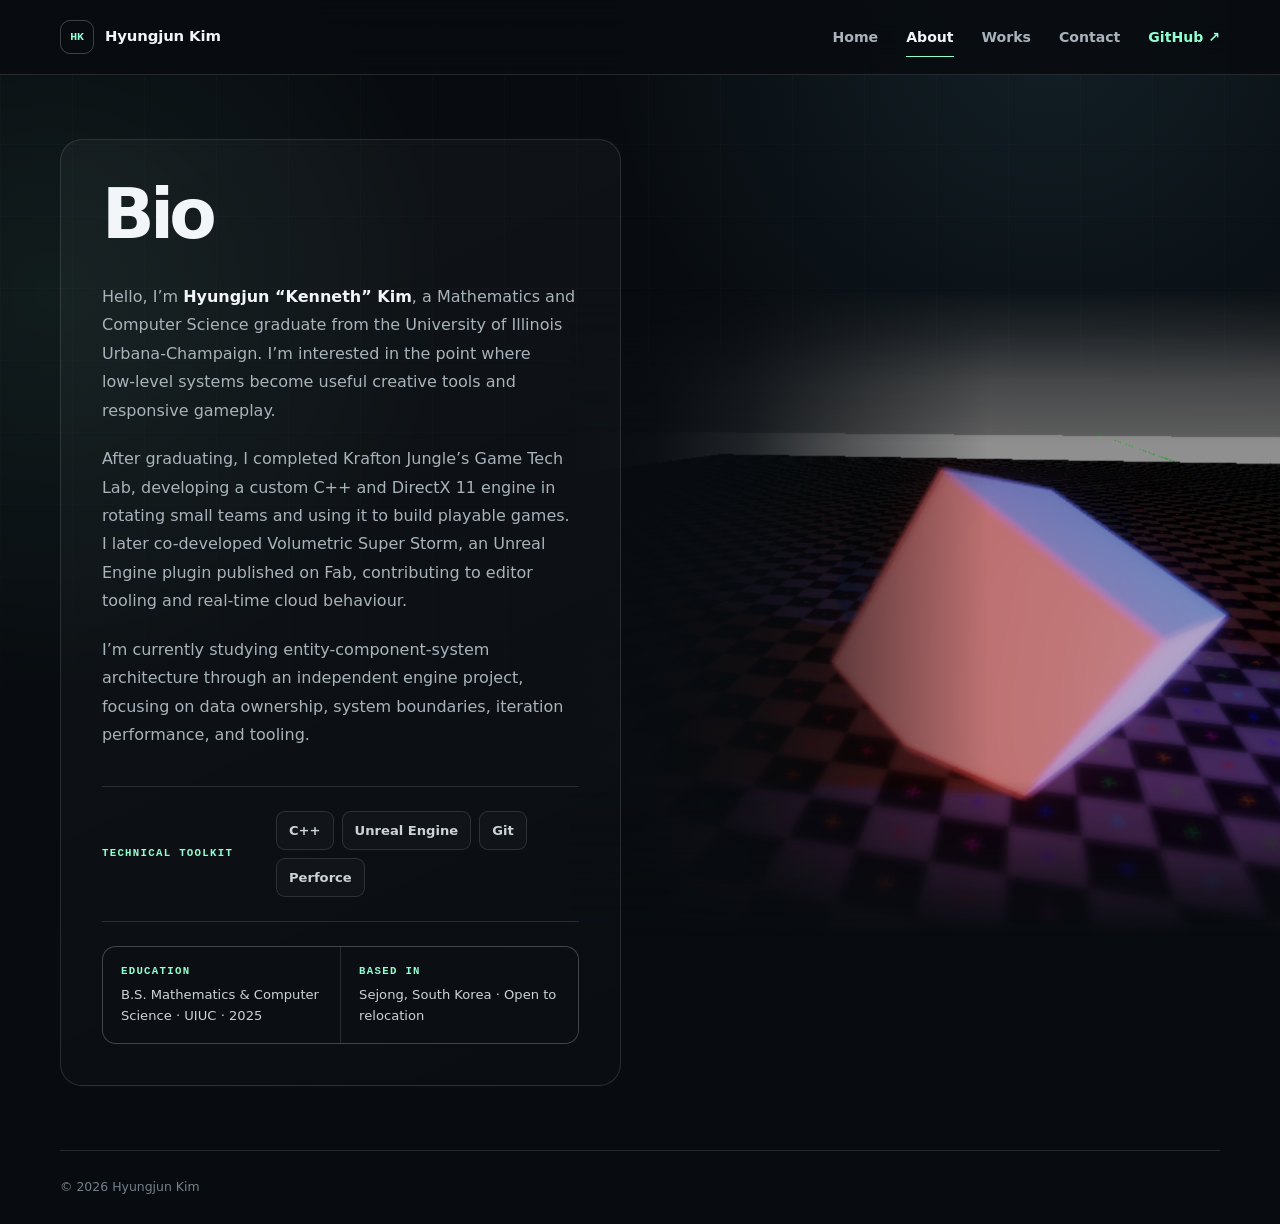
==== about.html @ 68c3286a "Remove footer navigation in About" ====
<!doctype html>
<html lang="en">
<head>
  <meta charset="utf-8">
  <meta name="viewport" content="width=device-width, initial-scale=1">
  <meta name="description" content="About Hyungjun (Kenneth) Kim — a mathematics and computer science graduate focused on C++, real-time rendering, game engines, and gameplay systems.">
  <meta name="theme-color" content="#080c10">
  <meta property="og:title" content="About — Hyungjun Kim">
  <meta property="og:description" content="A concise introduction and technical profile for a C++ game and rendering programmer.">
  <meta property="og:type" content="website">
  <meta property="og:url" content="https://rocketstein.github.io/about.html">
  <title>About — Hyungjun Kim</title>
  <link rel="icon" href="favicon.svg" type="image/svg+xml">
  <link rel="stylesheet" href="styles.css">
  <link rel="stylesheet" href="about.css?v=about-3">
  <script src="script.js" defer></script>
</head>
<body class="page-about">
  <a class="skip-link" href="#main">Skip to content</a>

  <header class="site-header">
    <div class="header-inner">
      <a class="brand" href="index.html" aria-label="Hyungjun Kim, home">
        <span class="brand-mark" aria-hidden="true">HK</span>
        <span>Hyungjun Kim</span>
      </a>
      <button class="nav-toggle" type="button" aria-expanded="false" aria-controls="site-nav" data-nav-toggle>
        <span class="sr-only">Toggle navigation</span><span></span><span></span>
      </button>
      <nav class="site-nav" id="site-nav" aria-label="Primary navigation" data-nav>
        <a href="index.html">Home</a>
        <a href="about.html" aria-current="page">About</a>
        <a href="works.html">Works</a>
        <a href="contact.html">Contact</a>
        <a class="nav-external" href="https://github.com/Rocketstein" target="_blank" rel="noreferrer">GitHub ↗</a>
      </nav>
    </div>
  </header>

  <main id="main" class="about-main">
    <section class="about-shell" aria-labelledby="about-title">
      <article class="about-bio bio-block">
        <h1 id="about-title">Bio</h1>

        <div class="bio-copy">
          <p>
            Hello, I’m <strong>Hyungjun “Kenneth” Kim</strong>, a Mathematics and Computer Science graduate from the University of Illinois Urbana-Champaign. I’m interested in the point where low-level systems become useful creative tools and responsive gameplay.
          </p>
          <p>
            After graduating, I completed Krafton Jungle’s Game Tech Lab, developing a custom C++ and DirectX 11 engine in rotating small teams and using it to build playable games. I later co-developed Volumetric Super Storm, an Unreal Engine plugin published on Fab, contributing to editor tooling and real-time cloud behaviour.
          </p>
          <p>
            I’m currently studying entity-component-system architecture through an independent engine project, focusing on data ownership, system boundaries, iteration performance, and tooling.
          </p>
        </div>

        <section class="bio-toolkit" aria-labelledby="toolkit-title">
          <h2 id="toolkit-title">Technical toolkit</h2>
          <ul class="toolkit-list">
            <li>C++</li>
            <li>Unreal Engine</li>
            <li>Git</li>
            <li>Perforce</li>
          </ul>
        </section>

        <dl class="bio-facts">
          <div>
            <dt>Education</dt>
            <dd>B.S. Mathematics &amp; Computer Science · UIUC · 2025</dd>
          </div>
          <div>
            <dt>Based in</dt>
            <dd>Sejong, South Korea · Open to relocation</dd>
          </div>
        </dl>
      </article>

      <figure class="about-visual" aria-hidden="true">
        <img src="assets/images/about-cube.png" alt="" width="1731" height="1054" loading="eager" fetchpriority="high">
      </figure>
    </section>
  </main>

  <footer class="site-footer">
    <p>© <span data-year></span> Hyungjun Kim</p>
  </footer>
</body>
</html>
---- styles.css ----
:root {
  color-scheme: dark;
  --bg: #080c10;
  --bg-soft: #0d1319;
  --panel: #101820;
  --panel-strong: #131e27;
  --text: #f3f6f8;
  --muted: #a8b3ba;
  --faint: #748088;
  --line: rgba(255, 255, 255, 0.12);
  --line-strong: rgba(255, 255, 255, 0.22);
  --accent: #92ffd0;
  --accent-blue: #75dfff;
  --accent-violet: #c9a6ff;
  --max: 1160px;
  --radius: 22px;
  --header-height: 74px;
  --shadow: 0 22px 70px rgba(0, 0, 0, 0.34);
}

* { box-sizing: border-box; }
html { scroll-behavior: smooth; }
body {
  min-width: 320px;
  min-height: 100vh;
  margin: 0;
  overflow-x: hidden;
  background:
    radial-gradient(circle at 82% 2%, rgba(117, 223, 255, 0.09), transparent 28rem),
    radial-gradient(circle at 4% 24%, rgba(146, 255, 208, 0.065), transparent 25rem),
    var(--bg);
  color: var(--text);
  font-family: Inter, ui-sans-serif, system-ui, -apple-system, BlinkMacSystemFont, "Segoe UI", sans-serif;
  line-height: 1.6;
  -webkit-font-smoothing: antialiased;
}

body::before {
  position: fixed;
  z-index: -2;
  inset: 0;
  background-image:
    linear-gradient(rgba(255,255,255,0.018) 1px, transparent 1px),
    linear-gradient(90deg, rgba(255,255,255,0.018) 1px, transparent 1px);
  background-size: 72px 72px;
  mask-image: linear-gradient(to bottom, #000 0%, rgba(0,0,0,.55) 58%, transparent 100%);
  pointer-events: none;
  content: "";
}

a { color: inherit; }
img, video { display: block; max-width: 100%; }
button, a { -webkit-tap-highlight-color: transparent; }
h1, h2, h3, p { text-wrap: pretty; }

.sr-only {
  position: absolute;
  width: 1px;
  height: 1px;
  padding: 0;
  margin: -1px;
  overflow: hidden;
  clip: rect(0, 0, 0, 0);
  white-space: nowrap;
  border: 0;
}

.skip-link {
  position: fixed;
  z-index: 999;
  top: 10px;
  left: 10px;
  transform: translateY(-160%);
  padding: 10px 14px;
  border-radius: 8px;
  background: var(--accent);
  color: #04110b;
  font-weight: 750;
  text-decoration: none;
}
.skip-link:focus { transform: translateY(0); }

.site-header {
  position: sticky;
  z-index: 100;
  top: 0;
  min-height: var(--header-height);
  border-bottom: 1px solid var(--line);
  background: rgba(8, 12, 16, 0.88);
  backdrop-filter: blur(18px);
}
.header-inner {
  width: min(var(--max), calc(100% - 48px));
  min-height: var(--header-height);
  display: flex;
  align-items: center;
  justify-content: space-between;
  margin: 0 auto;
}
.brand {
  display: inline-flex;
  align-items: center;
  gap: 11px;
  color: var(--text);
  font-size: 0.93rem;
  font-weight: 760;
  letter-spacing: -0.01em;
  text-decoration: none;
}
.brand-mark {
  display: grid;
  width: 34px;
  height: 34px;
  place-items: center;
  border: 1px solid var(--line-strong);
  border-radius: 10px;
  color: var(--accent);
  font: 740 0.72rem/1 ui-monospace, SFMono-Regular, Menlo, Consolas, monospace;
}
.site-nav { display: flex; align-items: center; gap: 28px; }
.site-nav a {
  position: relative;
  color: var(--muted);
  font-size: 0.88rem;
  font-weight: 650;
  text-decoration: none;
}
.site-nav a::after {
  position: absolute;
  right: 0;
  bottom: -9px;
  left: 0;
  height: 1px;
  transform: scaleX(0);
  background: var(--accent);
  content: "";
  transition: transform 160ms ease;
}
.site-nav a:hover,
.site-nav a:focus-visible,
.site-nav a[aria-current="page"] { color: var(--text); }
.site-nav a:hover::after,
.site-nav a:focus-visible::after,
.site-nav a[aria-current="page"]::after { transform: scaleX(1); }
.site-nav .nav-external { color: var(--accent); }
.nav-toggle {
  display: none;
  width: 42px;
  height: 42px;
  border: 1px solid var(--line);
  border-radius: 11px;
  background: transparent;
  color: var(--text);
}
.nav-toggle span:not(.sr-only) {
  display: block;
  width: 18px;
  height: 1px;
  margin: 5px auto;
  background: currentColor;
  transition: transform 160ms ease;
}
.nav-toggle[aria-expanded="true"] span:nth-child(2) { transform: translateY(3px) rotate(45deg); }
.nav-toggle[aria-expanded="true"] span:nth-child(3) { transform: translateY(-3px) rotate(-45deg); }

.eyebrow {
  margin: 0 0 18px;
  color: var(--accent);
  font: 700 0.73rem/1.3 ui-monospace, SFMono-Regular, Menlo, Consolas, monospace;
  letter-spacing: 0.16em;
  text-transform: uppercase;
}
h1 {
  margin: 0;
  font-size: clamp(3.1rem, 7vw, 6.4rem);
  font-weight: 760;
  letter-spacing: -0.065em;
  line-height: 0.96;
}
h2 {
  margin: 0;
  font-size: clamp(2rem, 4vw, 3.8rem);
  font-weight: 730;
  letter-spacing: -0.052em;
  line-height: 1.05;
}
h3 {
  margin: 0;
  font-weight: 720;
  letter-spacing: -0.035em;
}
.button {
  display: inline-flex;
  min-height: 48px;
  align-items: center;
  justify-content: center;
  padding: 0 20px;
  border: 1px solid transparent;
  border-radius: 13px;
  font-size: 0.88rem;
  font-weight: 760;
  text-decoration: none;
  transition: transform 150ms ease, background 150ms ease, border-color 150ms ease;
}
.button:hover { transform: translateY(-2px); }
.button:focus-visible,
.text-link:focus-visible,
.project-link:focus-visible,
.contact-email:focus-visible {
  outline: 2px solid var(--accent);
  outline-offset: 4px;
}
.button-primary { background: var(--accent); color: #06130d; }
.button-primary:hover { background: #b7ffe0; }
.button-secondary { border-color: var(--line-strong); background: rgba(255,255,255,.025); }
.button-secondary:hover { border-color: rgba(255,255,255,.42); background: rgba(255,255,255,.055); }
.text-link,
.project-link {
  display: inline-flex;
  align-items: center;
  gap: 8px;
  color: var(--accent);
  font-size: 0.9rem;
  font-weight: 750;
  text-decoration-thickness: 1px;
  text-underline-offset: 5px;
}

.home-main {
  width: min(var(--max), calc(100% - 48px));
  min-height: calc(100svh - var(--header-height));
  display: grid;
  align-items: center;
  margin: 0 auto;
  padding: 64px 0;
}
.home-hero {
  display: grid;
  grid-template-columns: minmax(0, 1.06fr) minmax(340px, 0.94fr);
  align-items: center;
  gap: clamp(48px, 7vw, 92px);
}
.hero-intro {
  max-width: 660px;
  margin: 30px 0 0;
  color: var(--muted);
  font-size: clamp(1.04rem, 1.4vw, 1.22rem);
  line-height: 1.72;
}
.hero-intro strong { color: var(--text); font-weight: 690; }
.hero-actions { display: flex; flex-wrap: wrap; gap: 12px; margin-top: 32px; }
.hero-facts {
  display: grid;
  grid-template-columns: repeat(2, minmax(0, 1fr));
  gap: 1px;
  margin-top: 44px;
  overflow: hidden;
  border: 1px solid var(--line);
  border-radius: 16px;
  background: var(--line);
}
.hero-facts div { padding: 16px 18px; background: rgba(8,12,16,.92); }
.hero-facts strong { display: block; font-size: 0.86rem; }
.hero-facts span { display: block; margin-top: 3px; color: var(--faint); font-size: 0.75rem; }
.hero-visual { min-width: 0; }
.viewport-frame {
  position: relative;
  aspect-ratio: 1.14;
  overflow: hidden;
  border: 1px solid var(--line-strong);
  border-radius: 24px;
  background: linear-gradient(145deg, #111a20, #090e13 68%);
  box-shadow: var(--shadow);
}
.viewport-frame::after {
  position: absolute;
  inset: 0;
  background: linear-gradient(125deg, rgba(255,255,255,.06), transparent 36%);
  pointer-events: none;
  content: "";
}
.viewport-topbar {
  position: absolute;
  z-index: 3;
  inset: 0 0 auto;
  height: 42px;
  display: flex;
  align-items: center;
  gap: 7px;
  padding: 0 16px;
  border-bottom: 1px solid var(--line);
  background: rgba(3,7,9,.56);
}
.viewport-topbar span { width: 7px; height: 7px; border-radius: 50%; background: var(--faint); }
.viewport-grid {
  position: absolute;
  left: -20%;
  bottom: -37%;
  width: 140%;
  height: 118%;
  transform: perspective(520px) rotateX(62deg);
  transform-origin: bottom;
  background-image:
    linear-gradient(rgba(117,223,255,.16) 1px, transparent 1px),
    linear-gradient(90deg, rgba(117,223,255,.16) 1px, transparent 1px);
  background-size: 32px 32px;
  mask-image: linear-gradient(to top, #000 18%, transparent 90%);
}
.viewport-object {
  position: absolute;
  border: 1px solid rgba(146,255,208,.57);
  background: linear-gradient(145deg, rgba(146,255,208,.14), rgba(117,223,255,.025));
  box-shadow: inset 0 0 34px rgba(146,255,208,.08), 0 16px 42px rgba(0,0,0,.38);
}
.object-a { width: 29%; height: 32%; left: 18%; bottom: 23%; transform: skewY(-5deg); }
.object-b { width: 19%; height: 22%; right: 18%; bottom: 31%; transform: skewY(8deg); border-color: rgba(117,223,255,.56); }
.viewport-reticle {
  position: absolute;
  z-index: 2;
  top: 39%;
  left: 45%;
  width: 78px;
  height: 78px;
  border: 1px solid var(--accent);
  border-radius: 50%;
  box-shadow: 0 0 25px rgba(146,255,208,.14);
}
.viewport-reticle::before,
.viewport-reticle::after {
  position: absolute;
  top: 50%;
  left: 50%;
  background: var(--accent);
  content: "";
}
.viewport-reticle::before { width: 110px; height: 1px; transform: translate(-50%, -50%); }
.viewport-reticle::after { width: 1px; height: 110px; transform: translate(-50%, -50%); }
.viewport-reticle i { position: absolute; inset: 23px; border: 1px solid rgba(146,255,208,.45); border-radius: 50%; }
.viewport-axis { position: absolute; right: 16px; bottom: 18px; display: flex; gap: 8px; font: 700 .62rem/1 ui-monospace, monospace; }
.viewport-axis b:nth-child(1) { color: #ff9494; }
.viewport-axis b:nth-child(2) { color: var(--accent); }
.viewport-axis b:nth-child(3) { color: var(--accent-blue); }
.viewport-readout { position: absolute; left: 16px; bottom: 16px; color: var(--faint); font: 600 .56rem/1 ui-monospace, monospace; letter-spacing: .08em; }

.page-main {
  width: min(var(--max), calc(100% - 48px));
  margin: 0 auto;
  padding: clamp(72px, 9vw, 118px) 0 96px;
}
.page-hero {
  max-width: 980px;
  padding-bottom: clamp(62px, 8vw, 96px);
  border-bottom: 1px solid var(--line);
}
.page-hero h1 { font-size: clamp(3.15rem, 6.8vw, 6.25rem); }
.page-hero-grid {
  display: grid;
  grid-template-columns: minmax(0, 1.1fr) minmax(250px, .65fr);
  gap: clamp(36px, 7vw, 92px);
  align-items: start;
  margin-top: 36px;
}
.page-lede { margin: 0; color: var(--text); font-size: clamp(1.1rem, 1.7vw, 1.34rem); line-height: 1.65; }
.page-summary { margin: 2px 0 0; color: var(--muted); font-size: .98rem; line-height: 1.72; }
.section-title { margin-bottom: 34px; }
.section-title p:last-child { max-width: 700px; margin: 20px 0 0; color: var(--muted); }

.about-story {
  display: grid;
  grid-template-columns: minmax(240px, .72fr) minmax(0, 1.28fr);
  gap: clamp(48px, 8vw, 120px);
  padding: clamp(70px, 9vw, 112px) 0;
}
.about-story h2 { font-size: clamp(2rem, 3.6vw, 3.45rem); }
.prose-stack { max-width: 720px; }
.prose-stack p { margin: 0; color: var(--muted); font-size: 1.04rem; line-height: 1.82; }
.prose-stack p + p { margin-top: 25px; }
.profile-facts {
  display: grid;
  grid-template-columns: repeat(3, minmax(0, 1fr));
  gap: 16px;
  padding-bottom: clamp(70px, 9vw, 112px);
}
.fact-card,
.skill-card,
.contact-card {
  border: 1px solid var(--line);
  border-radius: var(--radius);
  background: linear-gradient(155deg, rgba(255,255,255,.035), rgba(255,255,255,.012));
}
.fact-card { min-height: 220px; padding: 28px; }
.detail-label { margin: 0 0 38px; color: var(--accent); font: 700 .68rem/1.4 ui-monospace, monospace; letter-spacing: .13em; text-transform: uppercase; }
.fact-card h3 { font-size: 1.35rem; line-height: 1.2; }
.fact-card p:last-child { margin: 14px 0 0; color: var(--muted); font-size: .9rem; }
.skills-section { padding-top: clamp(68px, 8vw, 100px); border-top: 1px solid var(--line); }
.skill-grid { display: grid; grid-template-columns: repeat(2, minmax(0,1fr)); gap: 16px; margin-top: 38px; }
.skill-card { padding: 27px; }
.skill-card span { color: var(--faint); font: 650 .7rem/1 ui-monospace, monospace; }
.skill-card h3 { margin-top: 22px; font-size: 1.25rem; }
.skill-card p { margin: 10px 0 0; color: var(--muted); }

.works-index {
  display: grid;
  grid-template-columns: repeat(4, minmax(0, 1fr));
  gap: 1px;
  margin: 44px 0 72px;
  overflow: hidden;
  border: 1px solid var(--line);
  border-radius: 16px;
  background: var(--line);
}
.works-index a { padding: 17px 18px; background: rgba(8,12,16,.94); color: var(--muted); font-size: .88rem; font-weight: 650; text-decoration: none; }
.works-index a:hover { color: var(--text); background: rgba(255,255,255,.035); }
.works-index span { display: block; margin-bottom: 5px; color: var(--accent); font: 650 .65rem/1 ui-monospace, monospace; }
.project-stack { display: grid; gap: 26px; }
.work-entry {
  display: grid;
  grid-template-columns: minmax(300px, .82fr) minmax(0, 1.18fr);
  overflow: hidden;
  scroll-margin-top: calc(var(--header-height) + 24px);
  border: 1px solid var(--line);
  border-radius: var(--radius);
  background: linear-gradient(155deg, rgba(255,255,255,.035), rgba(255,255,255,.012));
}
.project-visual {
  position: relative;
  min-height: 420px;
  overflow: hidden;
  border-right: 1px solid var(--line);
  background: #091015;
}
.project-visual > p {
  position: absolute;
  right: 20px;
  bottom: 18px;
  left: 20px;
  margin: 0;
  color: rgba(241,245,247,.42);
  font: 650 .62rem/1.4 ui-monospace, monospace;
  letter-spacing: .1em;
}
.project-content { padding: clamp(30px, 4vw, 48px); }
.project-meta { display: flex; flex-wrap: wrap; gap: 9px 17px; margin-bottom: 24px; color: var(--faint); font: 650 .67rem/1.4 ui-monospace, monospace; letter-spacing: .08em; text-transform: uppercase; }
.project-meta span:first-child { color: var(--accent); }
.project-content h2 { font-size: clamp(2rem, 3.5vw, 3.2rem); }
.project-lede { margin: 17px 0 0; color: var(--muted); font-size: 1.02rem; line-height: 1.66; }
.role-block { margin-top: 26px; padding: 18px 20px; border-left: 2px solid var(--accent); background: rgba(146,255,208,.035); }
.role-block .detail-label { margin-bottom: 7px; }
.role-block p:last-child { margin: 0; color: #cdd5da; font-size: .91rem; }
.contribution-list { display: grid; gap: 10px; margin: 25px 0 0; padding: 0; list-style: none; }
.contribution-list li { position: relative; padding-left: 18px; color: #c4cdd2; font-size: .9rem; line-height: 1.62; }
.contribution-list li::before { position: absolute; top: .77em; left: 0; width: 5px; height: 5px; border-radius: 50%; background: var(--accent); content: ""; }
.tag-list { display: flex; flex-wrap: wrap; gap: 7px; margin-top: 26px; }
.tag-list span { padding: 6px 9px; border: 1px solid var(--line); border-radius: 8px; color: var(--faint); font-size: .7rem; }
.project-links { display: flex; flex-wrap: wrap; gap: 12px 22px; margin-top: 27px; }

.visual-lockon { background: radial-gradient(circle at 56% 45%, rgba(255,155,120,.16), transparent 12rem), linear-gradient(145deg,#1b1110,#090d12 70%); }
.lock-ring { position: absolute; top: 42%; left: 52%; width: 128px; height: 128px; transform: translate(-50%,-50%); border: 2px solid rgba(255,192,147,.9); border-radius: 50%; box-shadow: 0 0 40px rgba(255,156,112,.18); }
.lock-ring::before, .lock-ring::after { position:absolute; top:50%; left:50%; background:rgba(255,192,147,.9); content:""; }
.lock-ring::before { width: 178px; height: 1px; transform: translate(-50%,-50%); }
.lock-ring::after { width: 1px; height: 178px; transform: translate(-50%,-50%); }
.target { position:absolute; border:1px solid rgba(255,255,255,.14); background:rgba(255,255,255,.035); }
.target-one { width:90px; height:170px; left:17%; bottom:18%; transform:skew(-5deg); }
.target-two { width:72px; height:130px; right:14%; bottom:24%; transform:skew(7deg); }
.visual-engine { background: radial-gradient(circle at 48% 48%, rgba(117,223,255,.12), transparent 15rem), #091015; }
.node { position:absolute; display:grid; place-items:center; width:104px; height:48px; border:1px solid rgba(117,223,255,.38); border-radius:10px; background:rgba(10,21,28,.85); color:var(--accent-blue); font:650 .62rem/1 ui-monospace,monospace; }
.node-a { left:13%; top:20%; }.node-b { left:52%; top:18%; }.node-c { left:29%; top:52%; }.node-d { right:10%; bottom:15%; color:var(--accent); border-color:rgba(146,255,208,.38); }
.engine-path { position:absolute; height:1px; transform-origin:left; background:linear-gradient(90deg,rgba(117,223,255,.65),transparent); }
.path-a { width:42%; left:26%; top:31%; transform:rotate(-5deg); }.path-b { width:31%; left:25%; top:35%; transform:rotate(43deg); }.path-c { width:38%; left:43%; top:62%; transform:rotate(17deg); }
.visual-storm { background: radial-gradient(circle at 52% 50%, rgba(201,166,255,.18), transparent 16rem), linear-gradient(145deg,#151022,#090d12 72%); }
.storm-ring { position:absolute; top:50%; left:50%; border:1px solid rgba(201,166,255,.34); border-radius:50%; transform:translate(-50%,-50%) rotate(-17deg); }
.ring-a { width:72%; height:37%; }.ring-b { width:54%; height:27%; border-color:rgba(117,223,255,.38); transform:translate(-50%,-50%) rotate(12deg); }.ring-c { width:35%; height:18%; border-color:rgba(146,255,208,.42); transform:translate(-50%,-50%) rotate(-3deg); }
.storm-core { position:absolute; top:50%; left:50%; width:26%; aspect-ratio:1; transform:translate(-50%,-50%); border-radius:50%; background:radial-gradient(circle,rgba(241,245,247,.62),rgba(201,166,255,.22) 35%,transparent 70%); filter:blur(2px); }
.flow-vector { position:absolute; width:80px; height:1px; background:linear-gradient(90deg,var(--accent),transparent); }
.vector-a { left:13%; top:28%; transform:rotate(19deg); }.vector-b { right:12%; top:38%; transform:rotate(152deg); }.vector-c { left:28%; bottom:22%; transform:rotate(-17deg); }
.visual-runner { background:linear-gradient(to top,#0f1720,#080c10 76%); perspective:520px; }
.lane { position:absolute; bottom:-5%; width:22%; height:110%; border-right:1px solid rgba(117,223,255,.24); border-left:1px solid rgba(117,223,255,.24); transform:rotateX(63deg); transform-origin:bottom; background:linear-gradient(to top,rgba(117,223,255,.08),transparent 70%); }
.lane-left { left:10%; }.lane-mid { left:39%; }.lane-right { right:10%; }
.runner-player { position:absolute; left:47%; bottom:13%; width:30px; height:56px; border:1px solid var(--accent); background:rgba(146,255,208,.16); box-shadow:0 0 24px rgba(146,255,208,.15); }
.runner-block { position:absolute; width:50px; height:70px; border:1px solid rgba(255,255,255,.18); background:rgba(255,255,255,.04); }
.block-a { left:20%; bottom:29%; }.block-b { right:18%; bottom:45%; }
.gizmo { position:absolute; top:27%; right:26%; width:56px; height:56px; border:1px solid rgba(255,255,255,.15); border-radius:50%; }
.gizmo::before, .gizmo::after { position:absolute; top:50%; left:50%; background:var(--accent); content:""; }
.gizmo::before { width:82px; height:1px; transform:translate(-50%,-50%); }.gizmo::after { width:1px; height:82px; transform:translate(-50%,-50%); }

.contact-main {
  width: min(980px, calc(100% - 48px));
  min-height: calc(100svh - var(--header-height));
  display: grid;
  align-content: center;
  gap: 48px;
  margin: 0 auto;
  padding: 70px 0 84px;
}
.contact-hero { max-width: 860px; }
.contact-hero h1 { font-size: clamp(3.1rem, 6.7vw, 6.05rem); }
.contact-lede { max-width: 680px; margin: 29px 0 0; color: var(--muted); font-size: 1.1rem; }
.contact-email { display: inline-flex; margin-top: 30px; color: var(--accent); font-size: clamp(1.05rem,2vw,1.35rem); font-weight: 750; text-underline-offset: 7px; }
.contact-grid { display: grid; grid-template-columns: repeat(3,minmax(0,1fr)); gap: 15px; }
.contact-card { min-height: 190px; padding: 25px; }
.contact-card .detail-label { margin-bottom: 30px; }
.contact-card h2 { font-size: 1.3rem; letter-spacing: -.035em; }
.contact-card p:last-of-type { margin: 12px 0 0; color: var(--muted); font-size: .88rem; }
.contact-card .project-link { margin-top: 18px; }

.site-footer {
  width: min(var(--max), calc(100% - 48px));
  min-height: 74px;
  display: flex;
  align-items: center;
  justify-content: space-between;
  gap: 20px;
  margin: 0 auto;
  border-top: 1px solid var(--line);
  color: var(--faint);
  font-size: .78rem;
}
.site-footer p { margin: 0; }
.site-footer nav { display: flex; gap: 18px; }
.site-footer a { color: var(--muted); text-decoration: none; }
.site-footer a:hover { color: var(--text); }

@media (max-width: 900px) {
  .home-main { padding: 72px 0; }
  .home-hero { grid-template-columns: 1fr; }
  .hero-visual { max-width: 660px; }
  .page-hero-grid,
  .about-story { grid-template-columns: 1fr; gap: 36px; }
  .profile-facts { grid-template-columns: 1fr; }
  .fact-card { min-height: 0; }
  .works-index { grid-template-columns: repeat(2,minmax(0,1fr)); }
  .work-entry { grid-template-columns: 1fr; }
  .project-visual { min-height: 330px; border-right: 0; border-bottom: 1px solid var(--line); }
  .contact-grid { grid-template-columns: 1fr; }
  .contact-card { min-height: 0; }
}

@media (max-width: 720px) {
  :root { --header-height: 68px; }
  body.nav-open { overflow: hidden; }
  .header-inner,
  .home-main,
  .page-main,
  .contact-main,
  .site-footer { width: min(100% - 32px, var(--max)); }
  .nav-toggle { display: block; }
  .site-nav {
    position: fixed;
    z-index: 90;
    top: var(--header-height);
    right: 0;
    bottom: 0;
    left: 0;
    display: grid;
    align-content: start;
    gap: 0;
    padding: 28px 20px;
    transform: translateX(100%);
    background: rgba(8,12,16,.98);
    transition: transform 180ms ease;
  }
  .site-nav.is-open { transform: translateX(0); }
  .site-nav a { padding: 17px 4px; border-bottom: 1px solid var(--line); font-size: 1rem; }
  .site-nav a::after { display: none; }
  h1 { font-size: clamp(3rem, 15vw, 4.7rem); }
  .home-main { min-height: auto; padding: 66px 0 72px; }
  .hero-facts { grid-template-columns: 1fr; }
  .viewport-frame { border-radius: 18px; }
  .page-main { padding-top: 60px; }
  .page-hero h1,
  .contact-hero h1 { font-size: clamp(2.9rem,14vw,4.5rem); }
  .skill-grid,
  .works-index { grid-template-columns: 1fr; }
  .project-visual { min-height: 270px; }
  .project-content { padding: 27px 22px 30px; }
  .site-footer { min-height: 90px; flex-direction: column; align-items: flex-start; justify-content: center; padding: 20px 0; }
}

@media (prefers-reduced-motion: reduce) {
  html { scroll-behavior: auto; }
  *, *::before, *::after { animation-duration: .01ms !important; animation-iteration-count: 1 !important; transition-duration: .01ms !important; }
}
---- about.css ----
/* About-only layout: a concise Bio card paired with a project render. */
.about-main {
  width: 100%;
  min-height: calc(100svh - var(--header-height) - 74px);
  display: grid;
  align-items: center;
  padding: clamp(42px, 5vw, 72px) 0;
  overflow: hidden;
}

.about-shell {
  width: min(1540px, calc(100% - max(24px, calc((100vw - var(--max)) / 2))));
  display: grid;
  grid-template-columns: minmax(500px, .92fr) minmax(0, 1.08fr);
  align-items: center;
  margin-left: max(24px, calc((100vw - var(--max)) / 2));
}

.bio-block {
  position: relative;
  z-index: 2;
  min-width: 0;
  padding: clamp(32px, 3.2vw, 50px);
  border: 1px solid var(--line);
  border-radius: var(--radius);
  background: linear-gradient(155deg, rgba(255,255,255,.035), rgba(255,255,255,.012));
  box-shadow: 0 1px 0 rgba(255,255,255,.018);
}

.bio-block h1 {
  margin: 0;
  font-size: clamp(3rem, 5.4vw, 5.35rem);
  line-height: .98;
}

.bio-copy {
  max-width: 680px;
  margin-top: 34px;
}

.bio-copy p {
  margin: 0;
  color: var(--muted);
  font-size: 1rem;
  line-height: 1.78;
}

.bio-copy p + p {
  margin-top: 20px;
}

.bio-copy strong {
  color: var(--text);
  font-weight: 690;
}

.bio-toolkit {
  display: grid;
  grid-template-columns: minmax(150px, .28fr) minmax(0, 1fr);
  align-items: center;
  gap: 24px;
  margin-top: 36px;
  padding: 24px 0;
  border-top: 1px solid var(--line);
  border-bottom: 1px solid var(--line);
}

.bio-toolkit h2,
.bio-facts dt {
  margin: 0;
  color: var(--accent);
  font: 700 .67rem/1.35 ui-monospace, SFMono-Regular, Menlo, Consolas, monospace;
  letter-spacing: .12em;
  text-transform: uppercase;
}

.toolkit-list {
  display: flex;
  flex-wrap: wrap;
  gap: 8px;
  margin: 0;
  padding: 0;
  list-style: none;
}

.toolkit-list li {
  padding: 8px 12px;
  border: 1px solid var(--line);
  border-radius: 9px;
  background: rgba(255,255,255,.025);
  color: #cbd3d8;
  font-size: .82rem;
  font-weight: 650;
}

.bio-facts {
  display: grid;
  grid-template-columns: repeat(2, minmax(0, 1fr));
  gap: 1px;
  margin: 24px 0 0;
  overflow: hidden;
  border: 1px solid var(--line);
  border-radius: 14px;
  background: var(--line);
}

.bio-facts div {
  min-width: 0;
  padding: 17px 18px;
  background: rgba(8,12,16,.88);
}

.bio-facts dd {
  margin: 7px 0 0;
  color: #cbd3d8;
  font-size: .82rem;
  line-height: 1.55;
}

.about-visual {
  position: relative;
  z-index: 1;
  min-width: 0;
  height: clamp(620px, 72svh, 780px);
  margin: 0 0 0 clamp(-58px, -4vw, -30px);
  overflow: hidden;
  isolation: isolate;
  -webkit-mask-image: linear-gradient(
    to bottom,
    transparent 0%,
    rgba(0,0,0,.28) 7%,
    rgba(0,0,0,.72) 15%,
    #000 24%,
    #000 76%,
    rgba(0,0,0,.72) 85%,
    rgba(0,0,0,.28) 93%,
    transparent 100%
  );
  mask-image: linear-gradient(
    to bottom,
    transparent 0%,
    rgba(0,0,0,.28) 7%,
    rgba(0,0,0,.72) 15%,
    #000 24%,
    #000 76%,
    rgba(0,0,0,.72) 85%,
    rgba(0,0,0,.28) 93%,
    transparent 100%
  );
  -webkit-mask-repeat: no-repeat;
  mask-repeat: no-repeat;
  -webkit-mask-size: 100% 100%;
  mask-size: 100% 100%;
}

.about-visual::before,
.about-visual::after {
  position: absolute;
  z-index: 2;
  inset: 0;
  pointer-events: none;
  content: "";
}

.about-visual::before {
  background: linear-gradient(
    90deg,
    var(--bg) 0%,
    rgba(8,12,16,.97) 12%,
    rgba(8,12,16,.82) 25%,
    rgba(8,12,16,.42) 41%,
    transparent 59%
  );
}

.about-visual::after {
  background: radial-gradient(
    ellipse 91% 86% at 65% 52%,
    transparent 60%,
    rgba(8,12,16,.09) 77%,
    rgba(8,12,16,.30) 100%
  );
}

.about-visual img {
  width: 100%;
  height: 100%;
  object-fit: cover;
  object-position: 64% 60%;
  transform: scale(1.07);
  filter: brightness(.82) saturate(.92) contrast(1.03);
}

@media (max-width: 1120px) {
  .about-main {
    width: min(var(--max), calc(100% - 48px));
    min-height: auto;
    align-items: start;
    margin: 0 auto;
    padding: 58px 0 30px;
    overflow: visible;
  }

  .about-shell {
    width: 100%;
    grid-template-columns: 1fr;
    gap: 28px;
    margin-left: 0;
  }

  .about-visual {
    width: calc(100% + 48px);
    height: auto;
    aspect-ratio: 1.52;
    margin: 0 -24px;
  }

  .about-visual::before {
    background: linear-gradient(
      90deg,
      var(--bg) 0%,
      transparent 13%,
      transparent 87%,
      var(--bg) 100%
    );
  }

  .about-visual::after {
    background: radial-gradient(
      ellipse 92% 84% at 50% 52%,
      transparent 64%,
      rgba(8,12,16,.08) 81%,
      rgba(8,12,16,.28) 100%
    );
  }
}

@media (max-width: 720px) {
  .about-main {
    width: min(100% - 32px, 1000px);
    padding: 48px 0 22px;
  }

  .bio-block {
    padding: 27px 22px 29px;
  }

  .bio-block h1 {
    font-size: clamp(2.7rem, 13vw, 4.2rem);
  }

  .bio-copy {
    margin-top: 28px;
  }

  .bio-copy p {
    font-size: .96rem;
    line-height: 1.72;
  }

  .bio-toolkit {
    grid-template-columns: 1fr;
    gap: 14px;
    margin-top: 30px;
    padding: 22px 0;
  }

  .bio-facts {
    grid-template-columns: 1fr;
    margin-top: 22px;
  }

  .about-shell {
    gap: 22px;
  }

  .about-visual {
    width: calc(100% + 32px);
    aspect-ratio: 1.35;
    margin: 0 -16px;
  }

  .about-visual img {
    object-position: 63% 60%;
    transform: scale(1.04);
  }
}
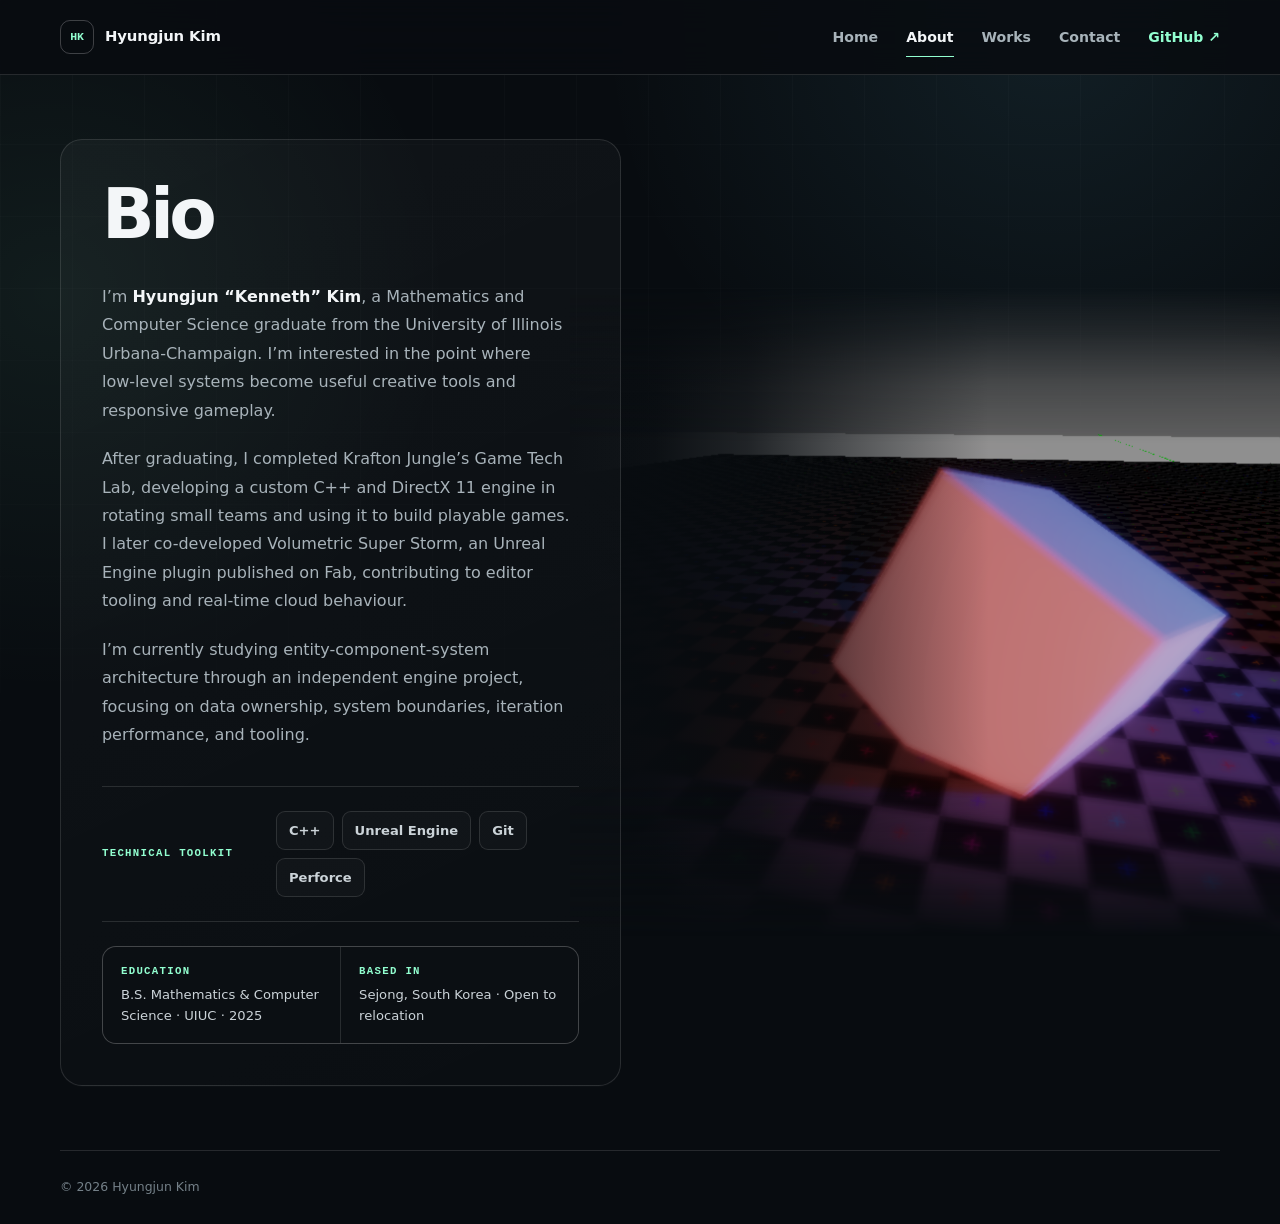
==== commit b0bc3624: "Update About Bio" ====
--- a/about.html
+++ b/about.html
@@ -44,7 +44,7 @@
 
         <div class="bio-copy">
           <p>
-            Hello, I’m <strong>Hyungjun “Kenneth” Kim</strong>, a Mathematics and Computer Science graduate from the University of Illinois Urbana-Champaign. I’m interested in the point where low-level systems become useful creative tools and responsive gameplay.
+            I’m <strong>Hyungjun “Kenneth” Kim</strong>, a Mathematics and Computer Science graduate from the University of Illinois Urbana-Champaign. I’m interested in the point where low-level systems become useful creative tools and responsive gameplay.
           </p>
           <p>
             After graduating, I completed Krafton Jungle’s Game Tech Lab, developing a custom C++ and DirectX 11 engine in rotating small teams and using it to build playable games. I later co-developed Volumetric Super Storm, an Unreal Engine plugin published on Fab, contributing to editor tooling and real-time cloud behaviour.
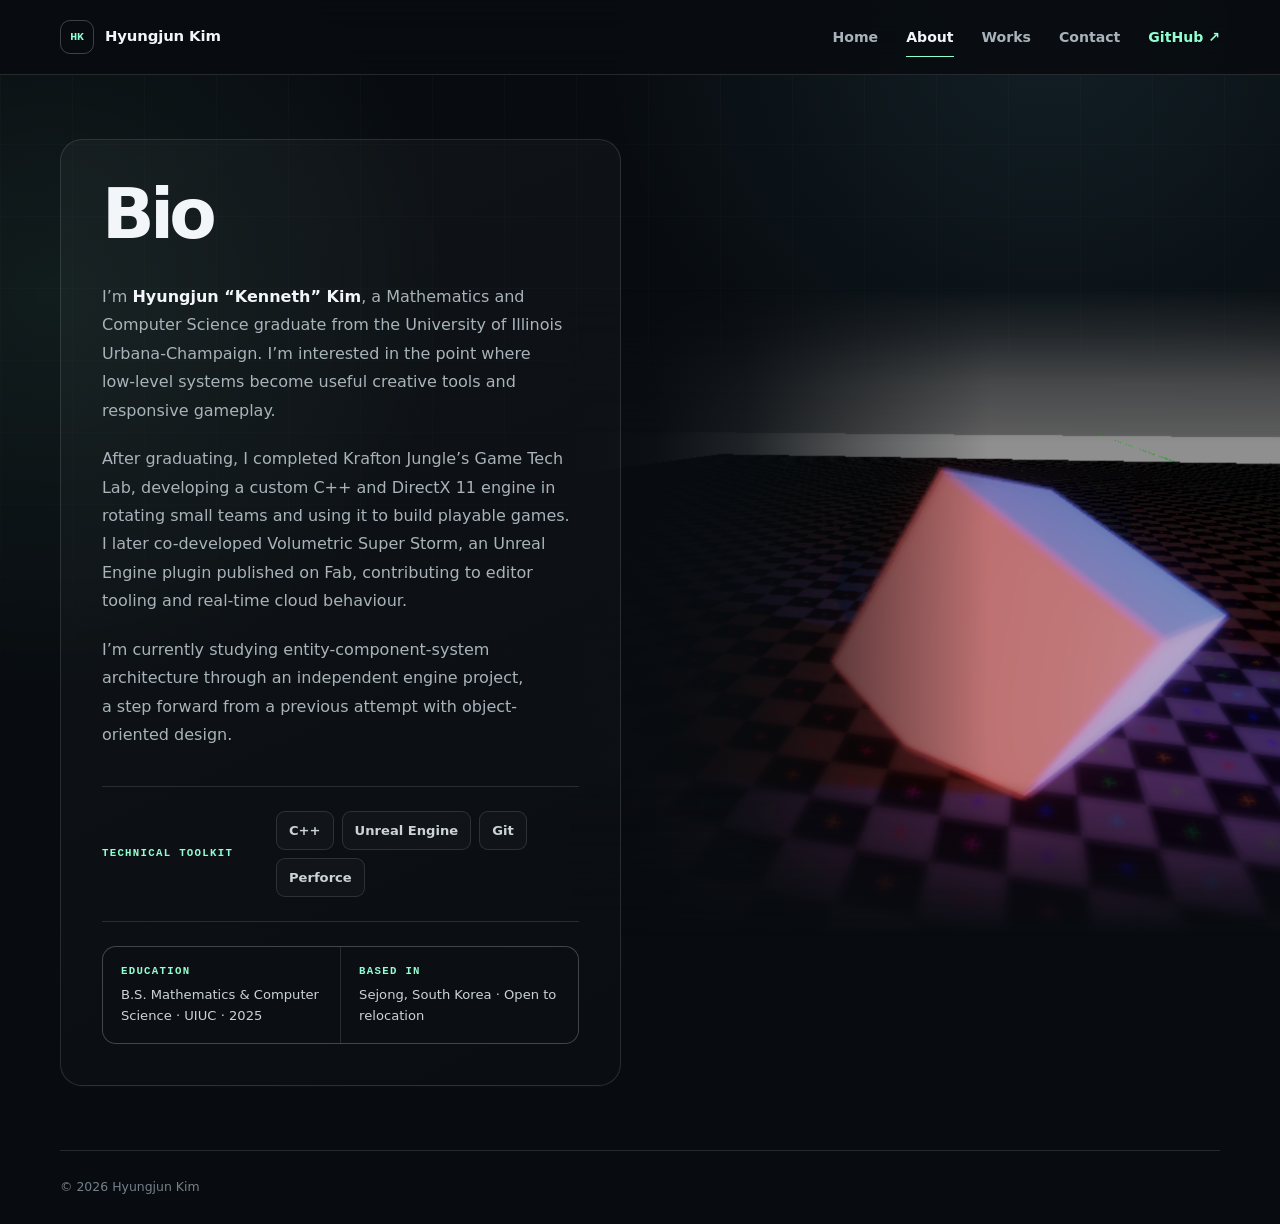
==== commit 9fe03d35: "Update Bio" ====
--- a/about.html
+++ b/about.html
@@ -50,7 +50,7 @@
             After graduating, I completed Krafton Jungle’s Game Tech Lab, developing a custom C++ and DirectX 11 engine in rotating small teams and using it to build playable games. I later co-developed Volumetric Super Storm, an Unreal Engine plugin published on Fab, contributing to editor tooling and real-time cloud behaviour.
           </p>
           <p>
-            I’m currently studying entity-component-system architecture through an independent engine project, focusing on data ownership, system boundaries, iteration performance, and tooling.
+            I’m currently studying entity-component-system architecture through an independent engine project, a step forward from a previous attempt with object-oriented design.
           </p>
         </div>
 
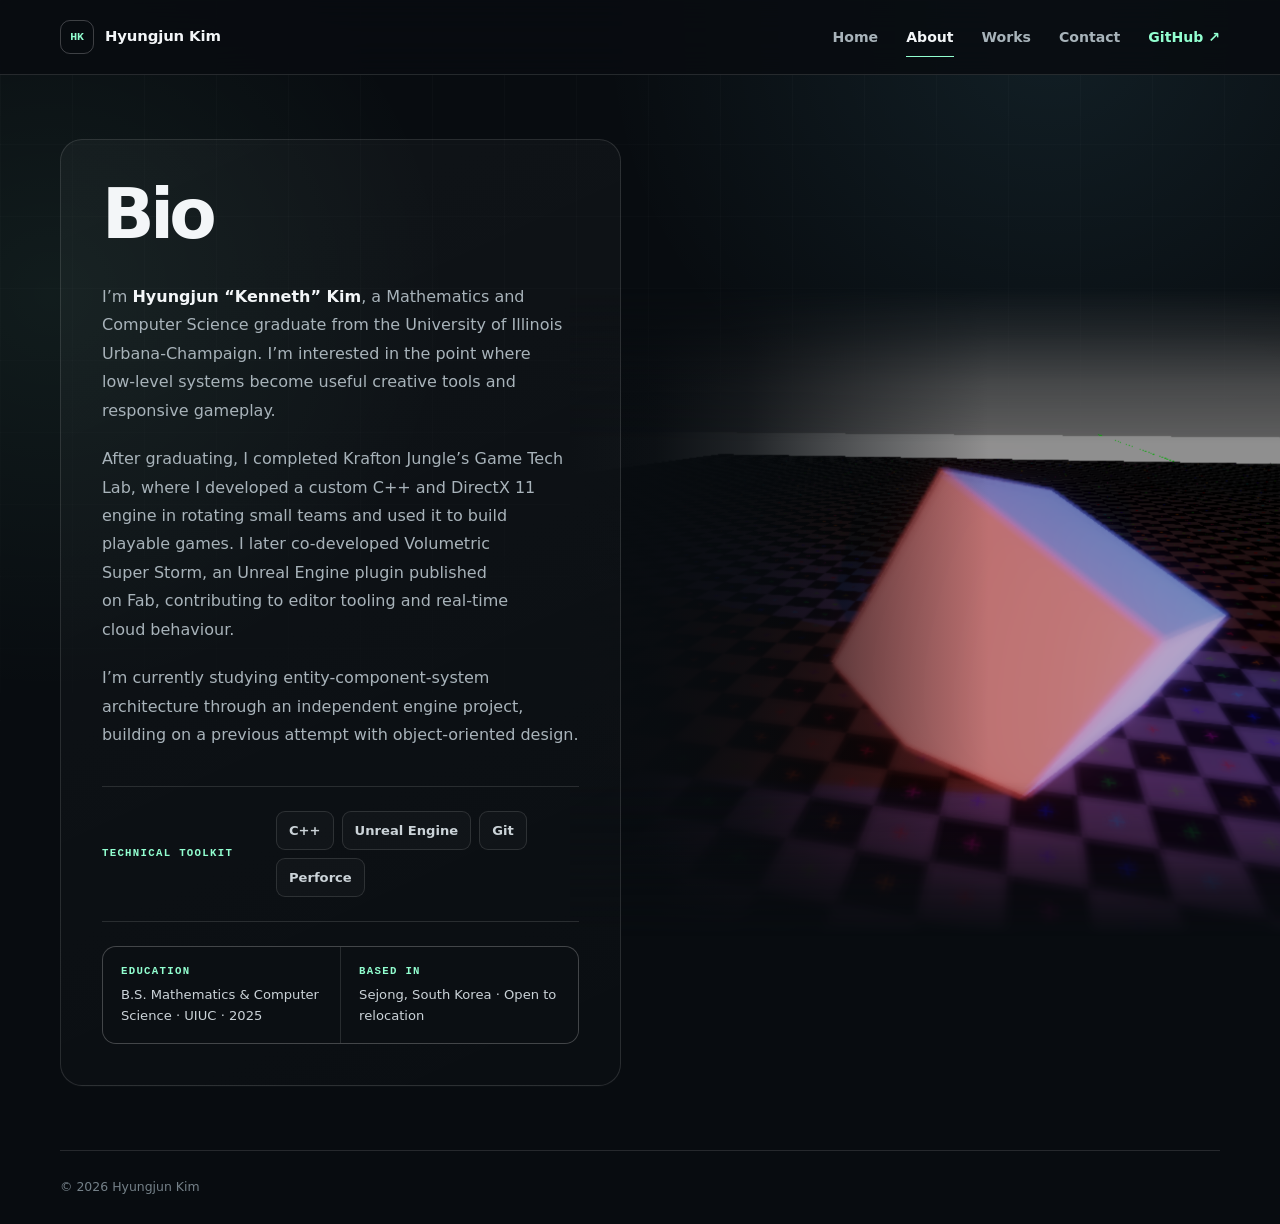
==== commit 3b37aeca: "Update Bio" ====
--- a/about.html
+++ b/about.html
@@ -47,10 +47,10 @@
             I’m <strong>Hyungjun “Kenneth” Kim</strong>, a Mathematics and Computer Science graduate from the University of Illinois Urbana-Champaign. I’m interested in the point where low-level systems become useful creative tools and responsive gameplay.
           </p>
           <p>
-            After graduating, I completed Krafton Jungle’s Game Tech Lab, developing a custom C++ and DirectX 11 engine in rotating small teams and using it to build playable games. I later co-developed Volumetric Super Storm, an Unreal Engine plugin published on Fab, contributing to editor tooling and real-time cloud behaviour.
+            After graduating, I completed Krafton Jungle’s Game Tech Lab, where I developed a custom C++ and DirectX 11 engine in rotating small teams and used it to build playable games. I later co-developed Volumetric Super Storm, an Unreal Engine plugin published on Fab, contributing to editor tooling and real-time cloud behaviour.
           </p>
           <p>
-            I’m currently studying entity-component-system architecture through an independent engine project, a step forward from a previous attempt with object-oriented design.
+            I’m currently studying entity-component-system architecture through an independent engine project, building on a previous attempt with object-oriented design.
           </p>
         </div>
 
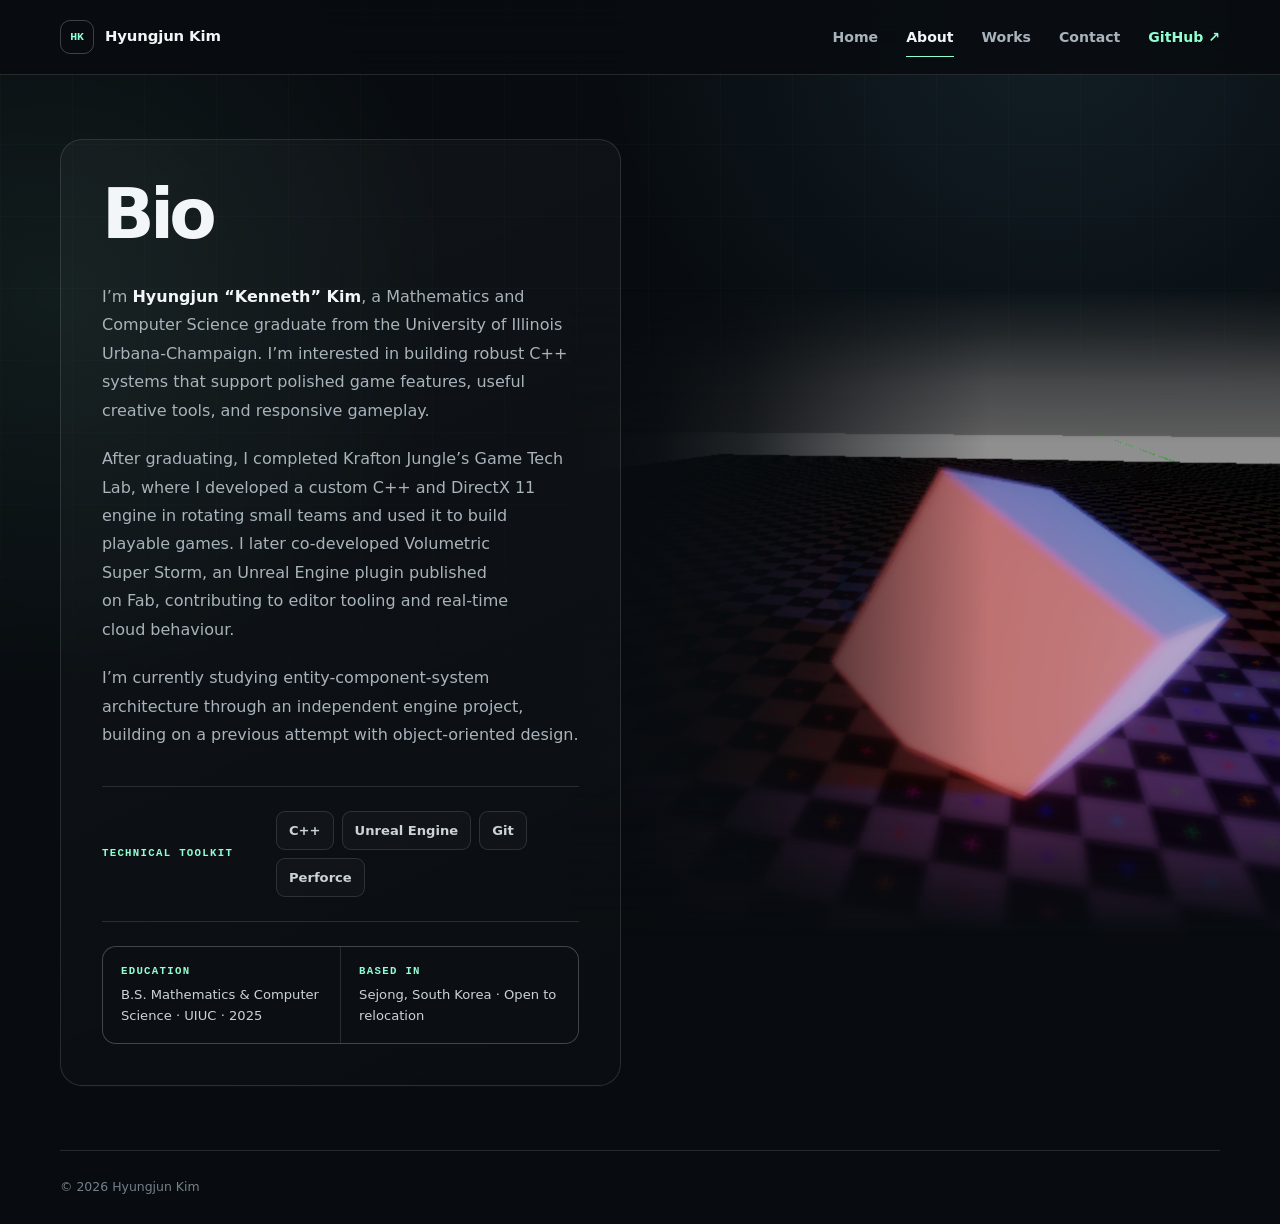
==== commit efc60fd5: "Update Bio" ====
--- a/about.html
+++ b/about.html
@@ -44,7 +44,7 @@
 
         <div class="bio-copy">
           <p>
-            I’m <strong>Hyungjun “Kenneth” Kim</strong>, a Mathematics and Computer Science graduate from the University of Illinois Urbana-Champaign. I’m interested in the point where low-level systems become useful creative tools and responsive gameplay.
+            I’m <strong>Hyungjun “Kenneth” Kim</strong>, a Mathematics and Computer Science graduate from the University of Illinois Urbana-Champaign. I’m interested in building robust C++ systems that support polished game features, useful creative tools, and responsive gameplay.
           </p>
           <p>
             After graduating, I completed Krafton Jungle’s Game Tech Lab, where I developed a custom C++ and DirectX 11 engine in rotating small teams and used it to build playable games. I later co-developed Volumetric Super Storm, an Unreal Engine plugin published on Fab, contributing to editor tooling and real-time cloud behaviour.
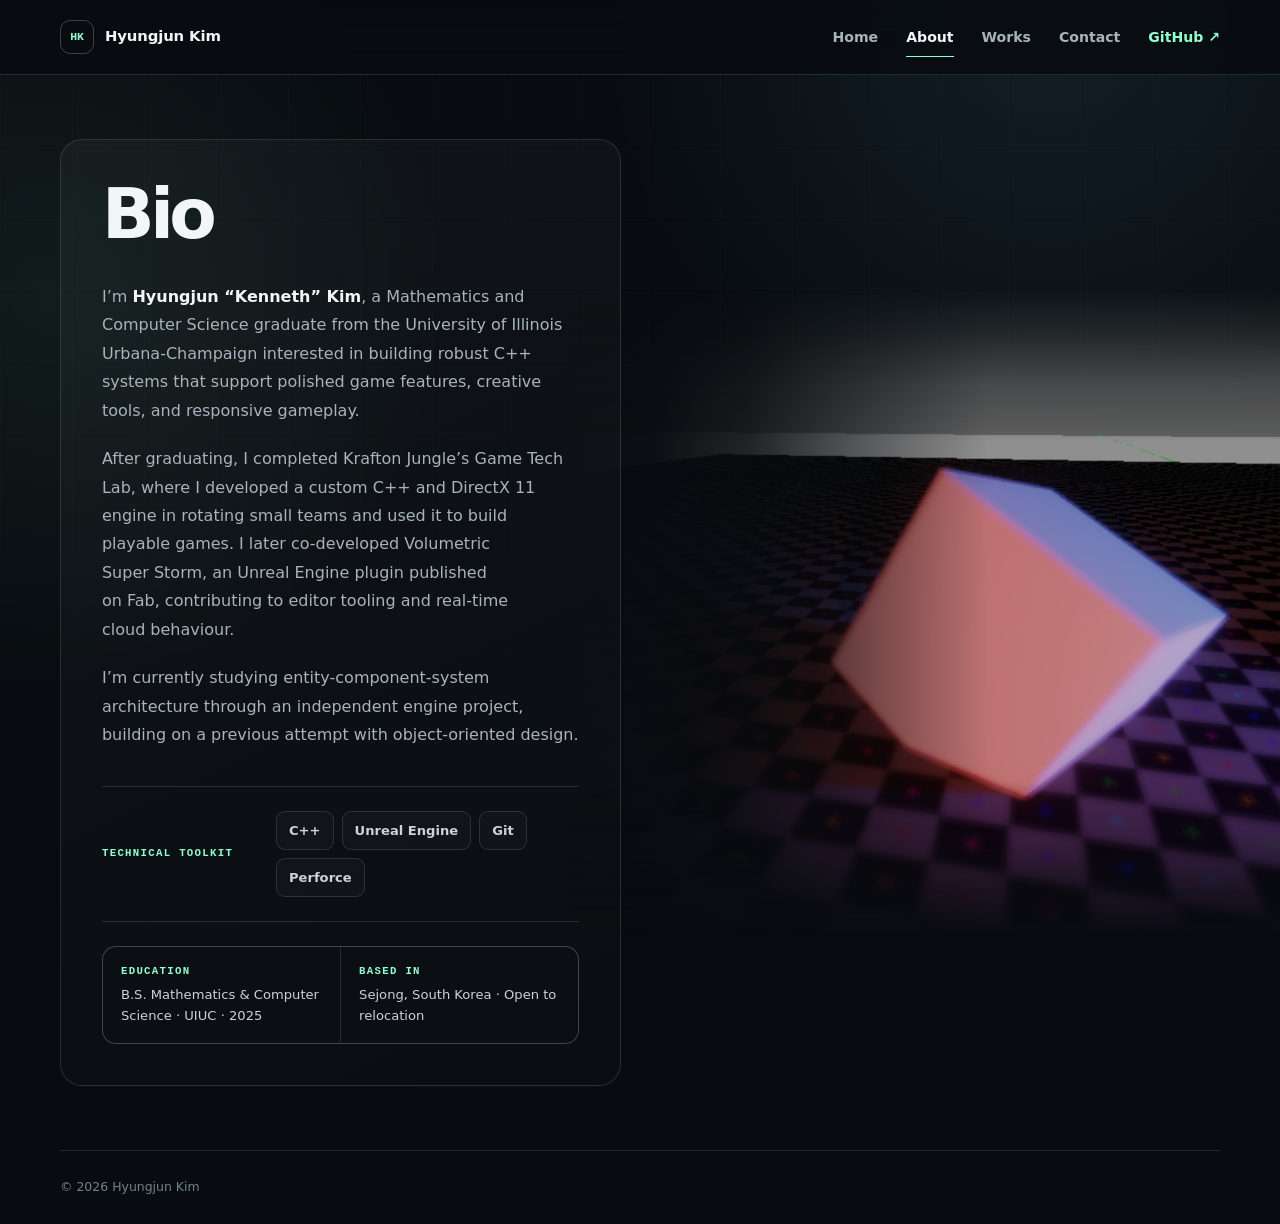
==== commit f6f54c96: "Refine bio text for clarity and conciseness" ====
--- a/about.html
+++ b/about.html
@@ -44,7 +44,7 @@
 
         <div class="bio-copy">
           <p>
-            I’m <strong>Hyungjun “Kenneth” Kim</strong>, a Mathematics and Computer Science graduate from the University of Illinois Urbana-Champaign. I’m interested in building robust C++ systems that support polished game features, useful creative tools, and responsive gameplay.
+            I’m <strong>Hyungjun “Kenneth” Kim</strong>, a Mathematics and Computer Science graduate from the University of Illinois Urbana-Champaign interested in building robust C++ systems that support polished game features, creative tools, and responsive gameplay.
           </p>
           <p>
             After graduating, I completed Krafton Jungle’s Game Tech Lab, where I developed a custom C++ and DirectX 11 engine in rotating small teams and used it to build playable games. I later co-developed Volumetric Super Storm, an Unreal Engine plugin published on Fab, contributing to editor tooling and real-time cloud behaviour.
--- a/styles.css
+++ b/styles.css
@@ -48,6 +48,10 @@
   content: "";
 }
 
+body.page-works::before {
+  background-image: linear-gradient(90deg, rgba(255,255,255,.018) 1px, transparent 1px);
+}
+
 a { color: inherit; }
 img, video { display: block; max-width: 100%; }
 button, a { -webkit-tap-highlight-color: transparent; }
@@ -352,6 +356,13 @@
   padding-bottom: clamp(62px, 8vw, 96px);
   border-bottom: 1px solid var(--line);
 }
+.page-works .page-main {
+  padding-top: clamp(52px, 7vw, 88px);
+}
+.page-works .page-hero {
+  padding-bottom: 0;
+  border-bottom: 0;
+}
 .page-hero h1 { font-size: clamp(3.15rem, 6.8vw, 6.25rem); }
 .page-hero-grid {
   display: grid;
@@ -399,60 +410,59 @@
 .skill-card h3 { margin-top: 22px; font-size: 1.25rem; }
 .skill-card p { margin: 10px 0 0; color: var(--muted); }
 
-.works-index {
-  display: grid;
-  grid-template-columns: repeat(4, minmax(0, 1fr));
-  gap: 1px;
-  margin: 44px 0 72px;
-  overflow: hidden;
-  border: 1px solid var(--line);
-  border-radius: 16px;
-  background: var(--line);
-}
-.works-index a { padding: 17px 18px; background: rgba(8,12,16,.94); color: var(--muted); font-size: .88rem; font-weight: 650; text-decoration: none; }
-.works-index a:hover { color: var(--text); background: rgba(255,255,255,.035); }
-.works-index span { display: block; margin-bottom: 5px; color: var(--accent); font: 650 .65rem/1 ui-monospace, monospace; }
-.project-stack { display: grid; gap: 26px; }
-.work-entry {
-  display: grid;
-  grid-template-columns: minmax(300px, .82fr) minmax(0, 1.18fr);
+.work-grid {
+  display: grid;
+  grid-template-columns: repeat(2, minmax(0, 1fr));
+  gap: 22px;
+  margin-top: clamp(34px, 5vw, 54px);
+}
+.work-card {
   overflow: hidden;
   scroll-margin-top: calc(var(--header-height) + 24px);
   border: 1px solid var(--line);
   border-radius: var(--radius);
   background: linear-gradient(155deg, rgba(255,255,255,.035), rgba(255,255,255,.012));
-}
-.project-visual {
+  transition: border-color 160ms ease, transform 160ms ease;
+}
+.work-card:hover {
+  transform: translateY(-2px);
+  border-color: var(--line-strong);
+}
+.work-thumbnail {
   position: relative;
-  min-height: 420px;
+  aspect-ratio: 16 / 9;
+  min-height: 0;
   overflow: hidden;
-  border-right: 1px solid var(--line);
+  border-bottom: 1px solid var(--line);
   background: #091015;
 }
-.project-visual > p {
-  position: absolute;
-  right: 20px;
-  bottom: 18px;
-  left: 20px;
-  margin: 0;
-  color: rgba(241,245,247,.42);
-  font: 650 .62rem/1.4 ui-monospace, monospace;
-  letter-spacing: .1em;
-}
-.project-content { padding: clamp(30px, 4vw, 48px); }
-.project-meta { display: flex; flex-wrap: wrap; gap: 9px 17px; margin-bottom: 24px; color: var(--faint); font: 650 .67rem/1.4 ui-monospace, monospace; letter-spacing: .08em; text-transform: uppercase; }
-.project-meta span:first-child { color: var(--accent); }
-.project-content h2 { font-size: clamp(2rem, 3.5vw, 3.2rem); }
-.project-lede { margin: 17px 0 0; color: var(--muted); font-size: 1.02rem; line-height: 1.66; }
-.role-block { margin-top: 26px; padding: 18px 20px; border-left: 2px solid var(--accent); background: rgba(146,255,208,.035); }
-.role-block .detail-label { margin-bottom: 7px; }
-.role-block p:last-child { margin: 0; color: #cdd5da; font-size: .91rem; }
-.contribution-list { display: grid; gap: 10px; margin: 25px 0 0; padding: 0; list-style: none; }
-.contribution-list li { position: relative; padding-left: 18px; color: #c4cdd2; font-size: .9rem; line-height: 1.62; }
-.contribution-list li::before { position: absolute; top: .77em; left: 0; width: 5px; height: 5px; border-radius: 50%; background: var(--accent); content: ""; }
+.work-thumbnail-image {
+  width: 100%;
+  height: 100%;
+  object-fit: cover;
+  object-position: center;
+}
+.work-card-body {
+  min-height: 164px;
+  display: grid;
+  grid-template-rows: 1fr auto;
+  align-items: start;
+  gap: 24px;
+  padding: 25px 26px 27px;
+}
+.work-card-body h2 { font-size: clamp(1.55rem, 2.6vw, 2.25rem); }
+.work-card-link {
+  justify-self: start;
+  border-color: rgba(146,255,208,.38);
+  background: rgba(146,255,208,.055);
+  color: var(--accent);
+}
+.work-card-link:hover {
+  border-color: rgba(146,255,208,.68);
+  background: rgba(146,255,208,.1);
+}
 .tag-list { display: flex; flex-wrap: wrap; gap: 7px; margin-top: 26px; }
 .tag-list span { padding: 6px 9px; border: 1px solid var(--line); border-radius: 8px; color: var(--faint); font-size: .7rem; }
-.project-links { display: flex; flex-wrap: wrap; gap: 12px 22px; margin-top: 27px; }
 
 .visual-lockon { background: radial-gradient(circle at 56% 45%, rgba(255,155,120,.16), transparent 12rem), linear-gradient(145deg,#1b1110,#090d12 70%); }
 .lock-ring { position: absolute; top: 42%; left: 52%; width: 128px; height: 128px; transform: translate(-50%,-50%); border: 2px solid rgba(255,192,147,.9); border-radius: 50%; box-shadow: 0 0 40px rgba(255,156,112,.18); }
@@ -528,9 +538,6 @@
   .about-story { grid-template-columns: 1fr; gap: 36px; }
   .profile-facts { grid-template-columns: 1fr; }
   .fact-card { min-height: 0; }
-  .works-index { grid-template-columns: repeat(2,minmax(0,1fr)); }
-  .work-entry { grid-template-columns: 1fr; }
-  .project-visual { min-height: 330px; border-right: 0; border-bottom: 1px solid var(--line); }
   .contact-grid { grid-template-columns: 1fr; }
   .contact-card { min-height: 0; }
 }
@@ -570,9 +577,9 @@
   .page-hero h1,
   .contact-hero h1 { font-size: clamp(2.9rem,14vw,4.5rem); }
   .skill-grid,
-  .works-index { grid-template-columns: 1fr; }
-  .project-visual { min-height: 270px; }
-  .project-content { padding: 27px 22px 30px; }
+  .work-grid { grid-template-columns: 1fr; }
+  .work-grid { gap: 18px; }
+  .work-card-body { min-height: 148px; padding: 23px 22px 25px; }
   .site-footer { min-height: 90px; flex-direction: column; align-items: flex-start; justify-content: center; padding: 20px 0; }
 }
 
@@ -580,3 +587,4 @@
   html { scroll-behavior: auto; }
   *, *::before, *::after { animation-duration: .01ms !important; animation-iteration-count: 1 !important; transition-duration: .01ms !important; }
 }
+
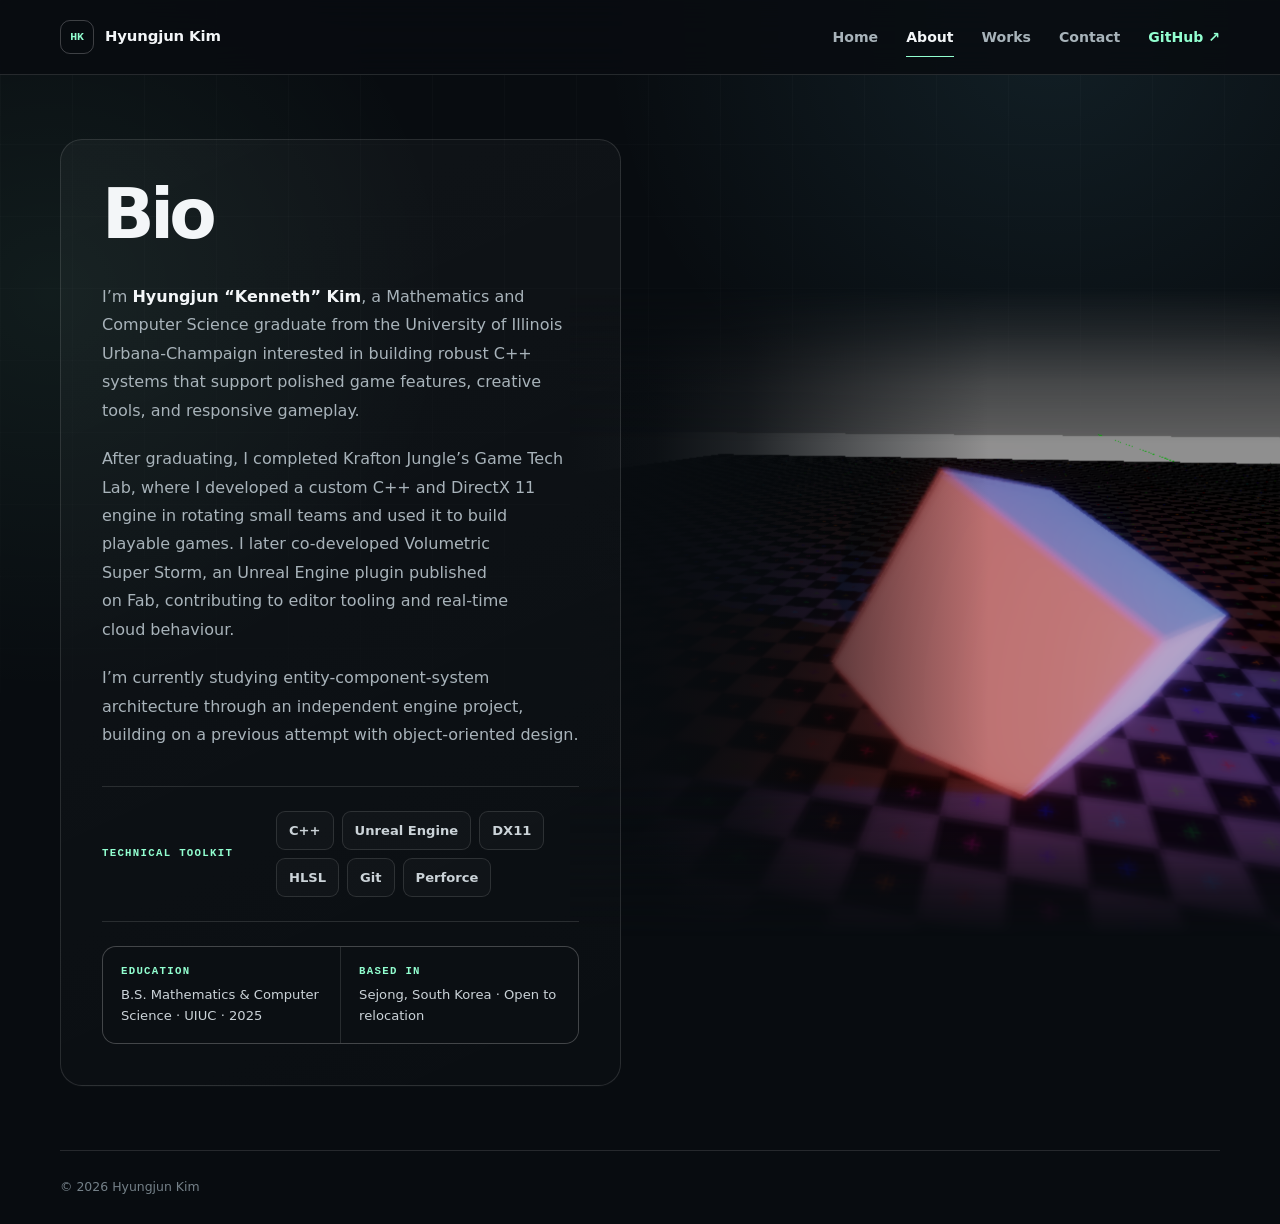
==== commit 3733e5f4: "Add DX11 and HLSL to technical toolkit list" ====
--- a/about.html
+++ b/about.html
@@ -59,6 +59,8 @@
           <ul class="toolkit-list">
             <li>C++</li>
             <li>Unreal Engine</li>
+            <li>DX11</li>
+            <li>HLSL</li>
             <li>Git</li>
             <li>Perforce</li>
           </ul>
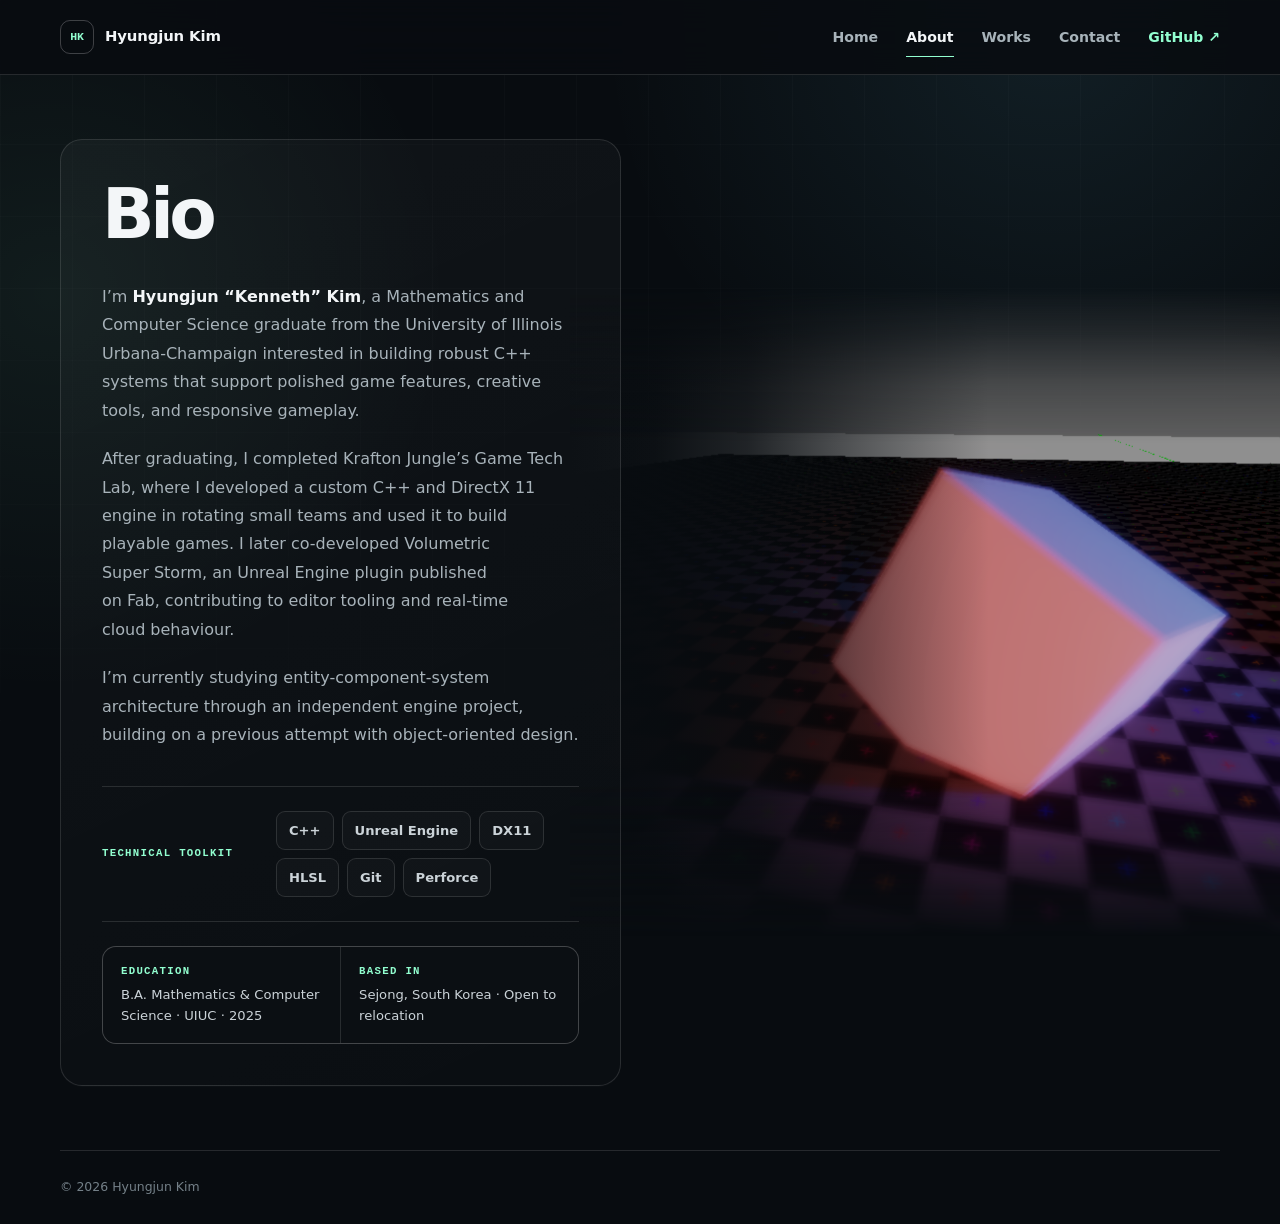
==== commit 87d55f56: "Minor Update" ====
--- a/about.html
+++ b/about.html
@@ -69,7 +69,7 @@
         <dl class="bio-facts">
           <div>
             <dt>Education</dt>
-            <dd>B.S. Mathematics &amp; Computer Science · UIUC · 2025</dd>
+            <dd>B.A. Mathematics &amp; Computer Science · UIUC · 2025</dd>
           </div>
           <div>
             <dt>Based in</dt>
